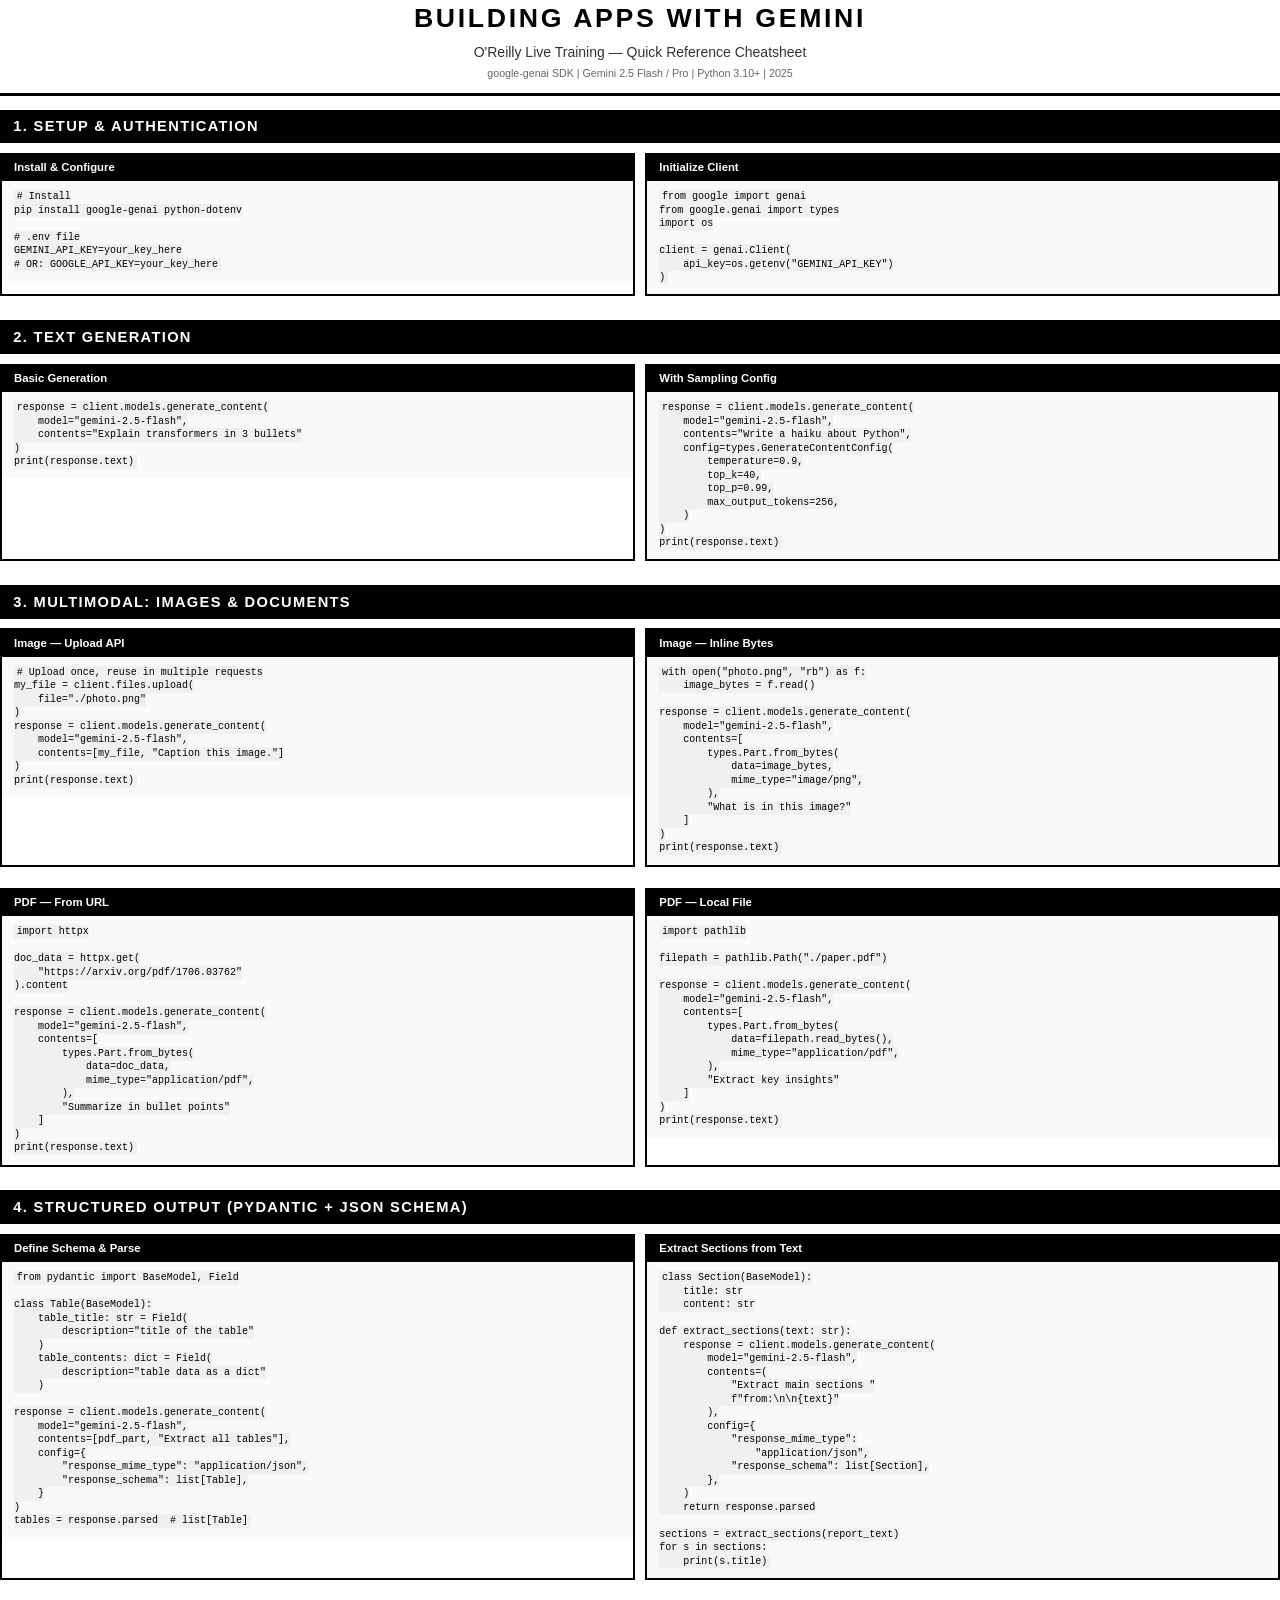
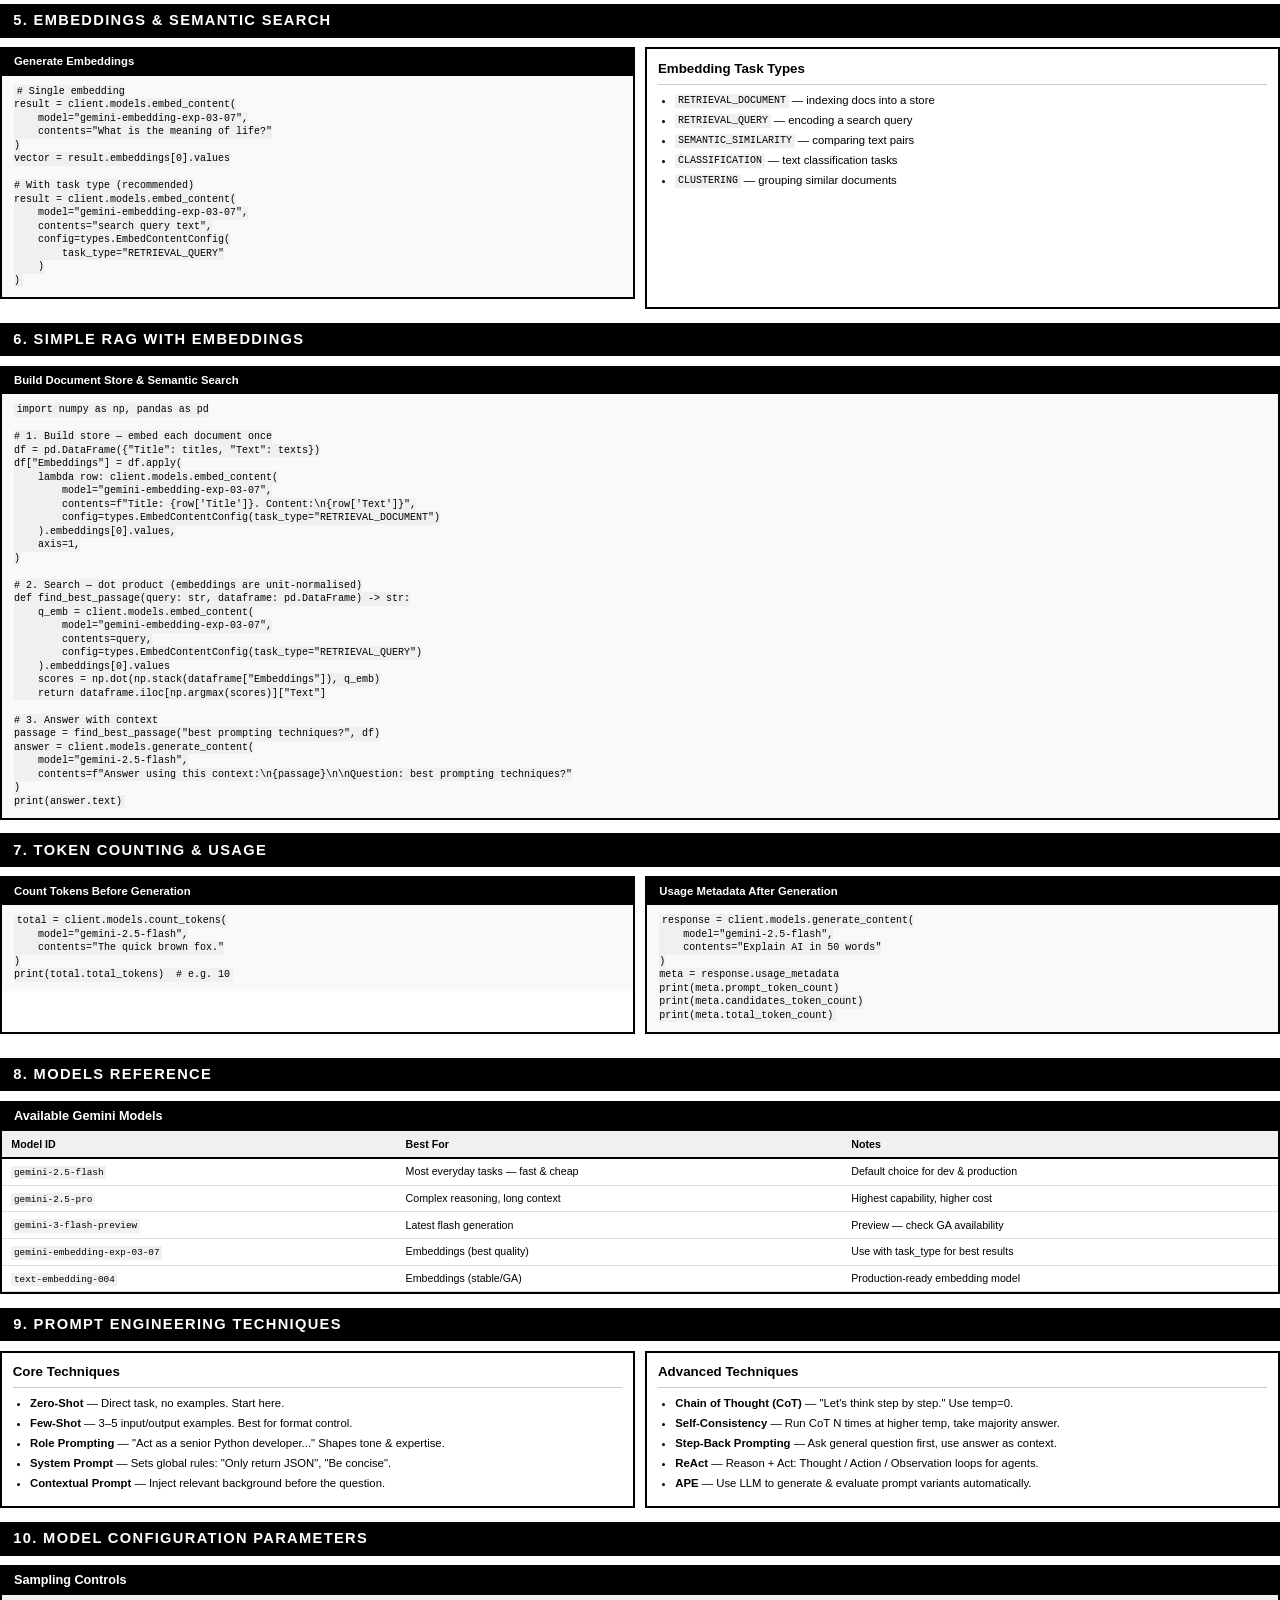
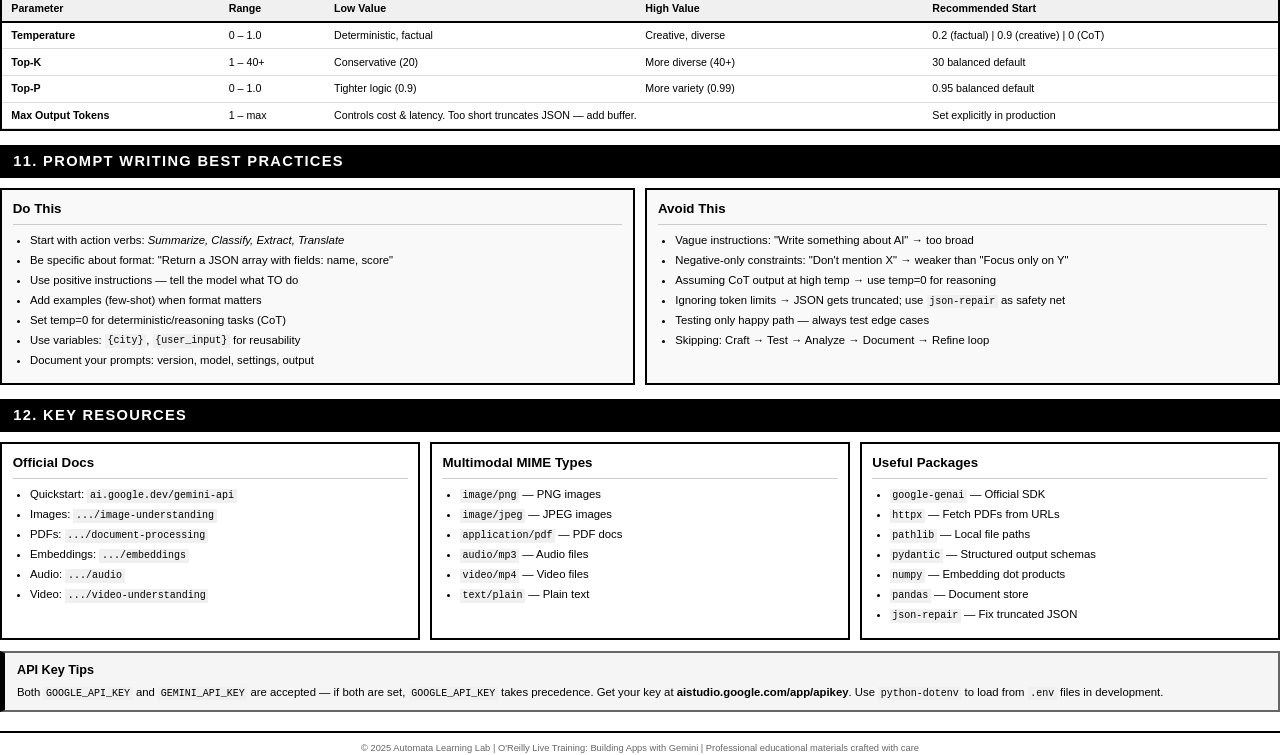
==== gemini-intro-cheatsheet-print.html @ b9be9c98 "docs: add course quick-reference guide (HTML + PDF) Co-Authored-By: Claude Sonnet 4.6 <noreply@anthr" ====
<!DOCTYPE html>
<html lang="en">
<head>
    <meta charset="UTF-8">
    <title>Building Apps with Gemini — Cheatsheet</title>
    <style>
        /* WeasyPrint-optimized print CSS */
        @page {
            size: A4;
            margin: 13mm;
            @top-left { content: none; }
            @top-center { content: none; }
            @top-right { content: none; }
            @bottom-left { content: none; }
            @bottom-center { content: none; }
            @bottom-right { content: none; }
        }

        * {
            margin: 0;
            padding: 0;
            box-sizing: border-box;
        }

        body {
            font-family: 'Helvetica', 'Arial', sans-serif;
            font-size: 9pt;
            line-height: 1.4;
            color: #000;
            background: #fff;
        }

        /* Header */
        .page-header {
            text-align: center;
            padding-bottom: 9pt;
            margin-bottom: 10pt;
            border-bottom: 3px solid #000;
        }

        .page-header h1 {
            font-size: 20pt;
            font-weight: 700;
            margin-bottom: 4pt;
            text-transform: uppercase;
            letter-spacing: 2pt;
        }

        .page-header .subtitle {
            font-size: 10.5pt;
            color: #333;
            margin-bottom: 3pt;
        }

        .page-header .meta {
            font-size: 8pt;
            color: #666;
        }

        /* Major sections: keep heading with its content */
        .major-section {
            break-inside: avoid;
            page-break-inside: avoid;
        }

        .section-title {
            font-size: 11pt;
            font-weight: 700;
            margin: 10pt 0 7pt 0;
            padding: 5pt 10pt;
            background: #000;
            color: #fff;
            text-transform: uppercase;
            letter-spacing: 1pt;
            break-after: avoid;
            page-break-after: avoid;
        }

        /* Grid layouts */
        .grid-2 {
            display: grid;
            grid-template-columns: 1fr 1fr;
            gap: 8pt;
            margin-bottom: 8pt;
        }

        .grid-3 {
            display: grid;
            grid-template-columns: repeat(3, 1fr);
            gap: 7pt;
            margin-bottom: 8pt;
        }

        /* Cards */
        .card {
            border: 2px solid #000;
            padding: 8pt;
            background: #fff;
            break-inside: avoid;
            page-break-inside: avoid;
        }

        .card-title {
            font-size: 10pt;
            font-weight: 700;
            margin-bottom: 6pt;
            padding-bottom: 4pt;
            border-bottom: 1px solid #ccc;
        }

        .card-content {
            font-size: 8.5pt;
        }

        .card-light {
            border: 2px solid #000;
            background: #f9f9f9;
            padding: 8pt;
            break-inside: avoid;
            page-break-inside: avoid;
        }

        .card-light .card-title {
            font-size: 10pt;
            font-weight: 700;
            margin-bottom: 6pt;
            padding-bottom: 4pt;
            border-bottom: 1px solid #ccc;
        }

        /* Info box */
        .info-box {
            border: 2px solid #666;
            border-left: 5px solid #000;
            padding: 7pt 9pt;
            margin: 7pt 0;
            background: #f5f5f5;
            break-inside: avoid;
            page-break-inside: avoid;
            font-size: 8.5pt;
        }

        .info-box-title {
            font-weight: 700;
            font-size: 9.5pt;
            margin-bottom: 4pt;
        }

        /* Code cards */
        .code-card {
            border: 2px solid #000;
            background: #fff;
            break-inside: avoid;
            page-break-inside: avoid;
            margin-bottom: 8pt;
        }

        .code-card-header {
            background: #000;
            color: #fff;
            padding: 4pt 9pt;
            font-weight: 700;
            font-size: 8.5pt;
        }

        .code-card pre {
            margin: 0;
            padding: 7pt 9pt;
            font-family: 'Courier New', 'Courier', monospace;
            font-size: 7.5pt;
            line-height: 1.35;
            background: #f9f9f9;
            white-space: pre-wrap;
            word-wrap: break-word;
            word-break: break-all;
        }

        /* Full-width code card */
        .full-code-card {
            border: 2px solid #000;
            background: #fff;
            break-inside: avoid;
            page-break-inside: avoid;
            margin-bottom: 8pt;
        }

        .full-code-card .code-card-header {
            background: #000;
            color: #fff;
            padding: 4pt 9pt;
            font-weight: 700;
            font-size: 8.5pt;
        }

        .full-code-card pre {
            margin: 0;
            padding: 7pt 9pt;
            font-family: 'Courier New', 'Courier', monospace;
            font-size: 7.5pt;
            line-height: 1.35;
            background: #f9f9f9;
            white-space: pre-wrap;
            word-wrap: break-word;
            word-break: break-all;
        }

        /* Table card */
        .table-card {
            border: 2px solid #000;
            background: #fff;
            break-inside: avoid;
            page-break-inside: avoid;
            margin-bottom: 8pt;
        }

        .table-card-header {
            background: #000;
            color: #fff;
            padding: 4pt 9pt;
            font-weight: 700;
            font-size: 9.5pt;
        }

        .table-card table {
            width: 100%;
            border-collapse: collapse;
            font-size: 8pt;
        }

        .table-card th {
            background: #f0f0f0;
            font-weight: 700;
            text-align: left;
            padding: 4pt 7pt;
            border-bottom: 2px solid #000;
        }

        .table-card td {
            padding: 4pt 7pt;
            border-bottom: 1px solid #ddd;
            vertical-align: top;
        }

        .table-card td code {
            font-family: 'Courier New', monospace;
            font-size: 7pt;
            background: #f0f0f0;
            padding: 1pt 2pt;
        }

        /* Lists */
        .card ul, .card ol,
        .card-light ul, .card-light ol {
            margin-left: 13pt;
        }

        .card li, .card-light li {
            margin-bottom: 3pt;
        }

        code {
            font-family: 'Courier New', monospace;
            font-size: 7.5pt;
            background: #f0f0f0;
            padding: 1pt 2pt;
        }

        /* Key points box */
        .key-points {
            border: 3px solid #000;
            background: #f9f9f9;
            padding: 9pt;
            margin: 9pt 0;
            break-inside: avoid;
            page-break-inside: avoid;
        }

        .key-points-title {
            font-weight: 700;
            font-size: 10pt;
            margin-bottom: 7pt;
            text-transform: uppercase;
        }

        .key-points ul { margin-left: 13pt; }
        .key-points li { margin-bottom: 4pt; font-size: 9pt; }

        footer {
            margin-top: 14pt;
            padding-top: 7pt;
            border-top: 2px solid #000;
            text-align: center;
            font-size: 7pt;
            color: #666;
        }

        .mb-small { margin-bottom: 7pt; }
        .mb-medium { margin-bottom: 10pt; }
    </style>
</head>
<body>

    <!-- Page Header -->
    <div class="page-header">
        <h1>Building Apps with Gemini</h1>
        <div class="subtitle">O'Reilly Live Training — Quick Reference Cheatsheet</div>
        <div class="meta">google-genai SDK | Gemini 2.5 Flash / Pro | Python 3.10+ | 2025</div>
    </div>

    <!-- Section 1: Setup -->
    <div class="major-section">
        <div class="section-title">1. Setup &amp; Authentication</div>
        <div class="grid-2">
            <div class="code-card">
                <div class="code-card-header">Install &amp; Configure</div>
                <pre><code># Install
pip install google-genai python-dotenv

# .env file
GEMINI_API_KEY=your_key_here
# OR: GOOGLE_API_KEY=your_key_here</code></pre>
            </div>
            <div class="code-card">
                <div class="code-card-header">Initialize Client</div>
                <pre><code>from google import genai
from google.genai import types
import os

client = genai.Client(
    api_key=os.getenv("GEMINI_API_KEY")
)</code></pre>
            </div>
        </div>
    </div>

    <!-- Section 2: Text Generation -->
    <div class="major-section">
        <div class="section-title">2. Text Generation</div>
        <div class="grid-2">
            <div class="code-card">
                <div class="code-card-header">Basic Generation</div>
                <pre><code>response = client.models.generate_content(
    model="gemini-2.5-flash",
    contents="Explain transformers in 3 bullets"
)
print(response.text)</code></pre>
            </div>
            <div class="code-card">
                <div class="code-card-header">With Sampling Config</div>
                <pre><code>response = client.models.generate_content(
    model="gemini-2.5-flash",
    contents="Write a haiku about Python",
    config=types.GenerateContentConfig(
        temperature=0.9,
        top_k=40,
        top_p=0.99,
        max_output_tokens=256,
    )
)
print(response.text)</code></pre>
            </div>
        </div>
    </div>

    <!-- Section 3: Multimodal -->
    <div class="major-section">
        <div class="section-title">3. Multimodal: Images &amp; Documents</div>
        <div class="grid-2">
            <div class="code-card">
                <div class="code-card-header">Image — Upload API</div>
                <pre><code># Upload once, reuse in multiple requests
my_file = client.files.upload(
    file="./photo.png"
)
response = client.models.generate_content(
    model="gemini-2.5-flash",
    contents=[my_file, "Caption this image."]
)
print(response.text)</code></pre>
            </div>
            <div class="code-card">
                <div class="code-card-header">Image — Inline Bytes</div>
                <pre><code>with open("photo.png", "rb") as f:
    image_bytes = f.read()

response = client.models.generate_content(
    model="gemini-2.5-flash",
    contents=[
        types.Part.from_bytes(
            data=image_bytes,
            mime_type="image/png",
        ),
        "What is in this image?"
    ]
)
print(response.text)</code></pre>
            </div>
        </div>
        <div class="grid-2">
            <div class="code-card">
                <div class="code-card-header">PDF — From URL</div>
                <pre><code>import httpx

doc_data = httpx.get(
    "https://arxiv.org/pdf/1706.03762"
).content

response = client.models.generate_content(
    model="gemini-2.5-flash",
    contents=[
        types.Part.from_bytes(
            data=doc_data,
            mime_type="application/pdf",
        ),
        "Summarize in bullet points"
    ]
)
print(response.text)</code></pre>
            </div>
            <div class="code-card">
                <div class="code-card-header">PDF — Local File</div>
                <pre><code>import pathlib

filepath = pathlib.Path("./paper.pdf")

response = client.models.generate_content(
    model="gemini-2.5-flash",
    contents=[
        types.Part.from_bytes(
            data=filepath.read_bytes(),
            mime_type="application/pdf",
        ),
        "Extract key insights"
    ]
)
print(response.text)</code></pre>
            </div>
        </div>
    </div>

    <!-- Section 4: Structured Output -->
    <div class="major-section">
        <div class="section-title">4. Structured Output (Pydantic + JSON Schema)</div>
        <div class="grid-2">
            <div class="code-card">
                <div class="code-card-header">Define Schema &amp; Parse</div>
                <pre><code>from pydantic import BaseModel, Field

class Table(BaseModel):
    table_title: str = Field(
        description="title of the table"
    )
    table_contents: dict = Field(
        description="table data as a dict"
    )

response = client.models.generate_content(
    model="gemini-2.5-flash",
    contents=[pdf_part, "Extract all tables"],
    config={
        "response_mime_type": "application/json",
        "response_schema": list[Table],
    }
)
tables = response.parsed  # list[Table]</code></pre>
            </div>
            <div class="code-card">
                <div class="code-card-header">Extract Sections from Text</div>
                <pre><code>class Section(BaseModel):
    title: str
    content: str

def extract_sections(text: str):
    response = client.models.generate_content(
        model="gemini-2.5-flash",
        contents=(
            "Extract main sections "
            f"from:\n\n{text}"
        ),
        config={
            "response_mime_type":
                "application/json",
            "response_schema": list[Section],
        },
    )
    return response.parsed

sections = extract_sections(report_text)
for s in sections:
    print(s.title)</code></pre>
            </div>
        </div>
    </div>

    <!-- Section 5: Embeddings -->
    <div class="major-section">
        <div class="section-title">5. Embeddings &amp; Semantic Search</div>
        <div class="grid-2">
            <div class="code-card">
                <div class="code-card-header">Generate Embeddings</div>
                <pre><code># Single embedding
result = client.models.embed_content(
    model="gemini-embedding-exp-03-07",
    contents="What is the meaning of life?"
)
vector = result.embeddings[0].values

# With task type (recommended)
result = client.models.embed_content(
    model="gemini-embedding-exp-03-07",
    contents="search query text",
    config=types.EmbedContentConfig(
        task_type="RETRIEVAL_QUERY"
    )
)</code></pre>
            </div>
            <div class="card">
                <div class="card-title">Embedding Task Types</div>
                <div class="card-content">
                    <ul>
                        <li><code>RETRIEVAL_DOCUMENT</code> — indexing docs into a store</li>
                        <li><code>RETRIEVAL_QUERY</code> — encoding a search query</li>
                        <li><code>SEMANTIC_SIMILARITY</code> — comparing text pairs</li>
                        <li><code>CLASSIFICATION</code> — text classification tasks</li>
                        <li><code>CLUSTERING</code> — grouping similar documents</li>
                    </ul>
                </div>
            </div>
        </div>
    </div>

    <!-- Section 6: RAG Pattern -->
    <div class="major-section">
        <div class="section-title">6. Simple RAG with Embeddings</div>
        <div class="full-code-card">
            <div class="code-card-header">Build Document Store &amp; Semantic Search</div>
            <pre><code>import numpy as np, pandas as pd

# 1. Build store — embed each document once
df = pd.DataFrame({"Title": titles, "Text": texts})
df["Embeddings"] = df.apply(
    lambda row: client.models.embed_content(
        model="gemini-embedding-exp-03-07",
        contents=f"Title: {row['Title']}. Content:\n{row['Text']}",
        config=types.EmbedContentConfig(task_type="RETRIEVAL_DOCUMENT")
    ).embeddings[0].values,
    axis=1,
)

# 2. Search — dot product (embeddings are unit-normalised)
def find_best_passage(query: str, dataframe: pd.DataFrame) -> str:
    q_emb = client.models.embed_content(
        model="gemini-embedding-exp-03-07",
        contents=query,
        config=types.EmbedContentConfig(task_type="RETRIEVAL_QUERY")
    ).embeddings[0].values
    scores = np.dot(np.stack(dataframe["Embeddings"]), q_emb)
    return dataframe.iloc[np.argmax(scores)]["Text"]

# 3. Answer with context
passage = find_best_passage("best prompting techniques?", df)
answer = client.models.generate_content(
    model="gemini-2.5-flash",
    contents=f"Answer using this context:\n{passage}\n\nQuestion: best prompting techniques?"
)
print(answer.text)</code></pre>
        </div>
    </div>

    <!-- Section 7: Token Counting -->
    <div class="major-section">
        <div class="section-title">7. Token Counting &amp; Usage</div>
        <div class="grid-2">
            <div class="code-card">
                <div class="code-card-header">Count Tokens Before Generation</div>
                <pre><code>total = client.models.count_tokens(
    model="gemini-2.5-flash",
    contents="The quick brown fox."
)
print(total.total_tokens)  # e.g. 10</code></pre>
            </div>
            <div class="code-card">
                <div class="code-card-header">Usage Metadata After Generation</div>
                <pre><code>response = client.models.generate_content(
    model="gemini-2.5-flash",
    contents="Explain AI in 50 words"
)
meta = response.usage_metadata
print(meta.prompt_token_count)
print(meta.candidates_token_count)
print(meta.total_token_count)</code></pre>
            </div>
        </div>
    </div>

    <!-- Section 8: Models -->
    <div class="major-section">
        <div class="section-title">8. Models Reference</div>
        <div class="table-card mb-small">
            <div class="table-card-header">Available Gemini Models</div>
            <table>
                <thead>
                    <tr>
                        <th>Model ID</th>
                        <th>Best For</th>
                        <th>Notes</th>
                    </tr>
                </thead>
                <tbody>
                    <tr>
                        <td><code>gemini-2.5-flash</code></td>
                        <td>Most everyday tasks — fast &amp; cheap</td>
                        <td>Default choice for dev &amp; production</td>
                    </tr>
                    <tr>
                        <td><code>gemini-2.5-pro</code></td>
                        <td>Complex reasoning, long context</td>
                        <td>Highest capability, higher cost</td>
                    </tr>
                    <tr>
                        <td><code>gemini-3-flash-preview</code></td>
                        <td>Latest flash generation</td>
                        <td>Preview — check GA availability</td>
                    </tr>
                    <tr>
                        <td><code>gemini-embedding-exp-03-07</code></td>
                        <td>Embeddings (best quality)</td>
                        <td>Use with task_type for best results</td>
                    </tr>
                    <tr>
                        <td><code>text-embedding-004</code></td>
                        <td>Embeddings (stable/GA)</td>
                        <td>Production-ready embedding model</td>
                    </tr>
                </tbody>
            </table>
        </div>
    </div>

    <!-- Section 9: Prompt Engineering -->
    <div class="major-section">
        <div class="section-title">9. Prompt Engineering Techniques</div>
        <div class="grid-2">
            <div class="card">
                <div class="card-title">Core Techniques</div>
                <div class="card-content">
                    <ul>
                        <li><strong>Zero-Shot</strong> — Direct task, no examples. Start here.</li>
                        <li><strong>Few-Shot</strong> — 3–5 input/output examples. Best for format control.</li>
                        <li><strong>Role Prompting</strong> — "Act as a senior Python developer..." Shapes tone &amp; expertise.</li>
                        <li><strong>System Prompt</strong> — Sets global rules: "Only return JSON", "Be concise".</li>
                        <li><strong>Contextual Prompt</strong> — Inject relevant background before the question.</li>
                    </ul>
                </div>
            </div>
            <div class="card">
                <div class="card-title">Advanced Techniques</div>
                <div class="card-content">
                    <ul>
                        <li><strong>Chain of Thought (CoT)</strong> — "Let's think step by step." Use temp=0.</li>
                        <li><strong>Self-Consistency</strong> — Run CoT N times at higher temp, take majority answer.</li>
                        <li><strong>Step-Back Prompting</strong> — Ask general question first, use answer as context.</li>
                        <li><strong>ReAct</strong> — Reason + Act: Thought / Action / Observation loops for agents.</li>
                        <li><strong>APE</strong> — Use LLM to generate &amp; evaluate prompt variants automatically.</li>
                    </ul>
                </div>
            </div>
        </div>
    </div>

    <!-- Section 10: Config Parameters -->
    <div class="major-section">
        <div class="section-title">10. Model Configuration Parameters</div>
        <div class="table-card mb-small">
            <div class="table-card-header">Sampling Controls</div>
            <table>
                <thead>
                    <tr>
                        <th>Parameter</th>
                        <th>Range</th>
                        <th>Low Value</th>
                        <th>High Value</th>
                        <th>Recommended Start</th>
                    </tr>
                </thead>
                <tbody>
                    <tr>
                        <td><strong>Temperature</strong></td>
                        <td>0 – 1.0</td>
                        <td>Deterministic, factual</td>
                        <td>Creative, diverse</td>
                        <td>0.2 (factual) | 0.9 (creative) | 0 (CoT)</td>
                    </tr>
                    <tr>
                        <td><strong>Top-K</strong></td>
                        <td>1 – 40+</td>
                        <td>Conservative (20)</td>
                        <td>More diverse (40+)</td>
                        <td>30 balanced default</td>
                    </tr>
                    <tr>
                        <td><strong>Top-P</strong></td>
                        <td>0 – 1.0</td>
                        <td>Tighter logic (0.9)</td>
                        <td>More variety (0.99)</td>
                        <td>0.95 balanced default</td>
                    </tr>
                    <tr>
                        <td><strong>Max Output Tokens</strong></td>
                        <td>1 – max</td>
                        <td colspan="2">Controls cost &amp; latency. Too short truncates JSON — add buffer.</td>
                        <td>Set explicitly in production</td>
                    </tr>
                </tbody>
            </table>
        </div>
    </div>

    <!-- Section 11: Best Practices -->
    <div class="major-section">
        <div class="section-title">11. Prompt Writing Best Practices</div>
        <div class="grid-2">
            <div class="card-light">
                <div class="card-title">Do This</div>
                <div class="card-content">
                    <ul>
                        <li>Start with action verbs: <em>Summarize, Classify, Extract, Translate</em></li>
                        <li>Be specific about format: "Return a JSON array with fields: name, score"</li>
                        <li>Use positive instructions — tell the model what TO do</li>
                        <li>Add examples (few-shot) when format matters</li>
                        <li>Set temp=0 for deterministic/reasoning tasks (CoT)</li>
                        <li>Use variables: <code>{city}</code>, <code>{user_input}</code> for reusability</li>
                        <li>Document your prompts: version, model, settings, output</li>
                    </ul>
                </div>
            </div>
            <div class="card-light">
                <div class="card-title">Avoid This</div>
                <div class="card-content">
                    <ul>
                        <li>Vague instructions: "Write something about AI" → too broad</li>
                        <li>Negative-only constraints: "Don't mention X" → weaker than "Focus only on Y"</li>
                        <li>Assuming CoT output at high temp → use temp=0 for reasoning</li>
                        <li>Ignoring token limits → JSON gets truncated; use <code>json-repair</code> as safety net</li>
                        <li>Testing only happy path — always test edge cases</li>
                        <li>Skipping: Craft → Test → Analyze → Document → Refine loop</li>
                    </ul>
                </div>
            </div>
        </div>
    </div>

    <!-- Section 12: Resources -->
    <div class="major-section">
        <div class="section-title">12. Key Resources</div>
        <div class="grid-3">
            <div class="card">
                <div class="card-title">Official Docs</div>
                <div class="card-content">
                    <ul>
                        <li>Quickstart: <code>ai.google.dev/gemini-api</code></li>
                        <li>Images: <code>.../image-understanding</code></li>
                        <li>PDFs: <code>.../document-processing</code></li>
                        <li>Embeddings: <code>.../embeddings</code></li>
                        <li>Audio: <code>.../audio</code></li>
                        <li>Video: <code>.../video-understanding</code></li>
                    </ul>
                </div>
            </div>
            <div class="card">
                <div class="card-title">Multimodal MIME Types</div>
                <div class="card-content">
                    <ul>
                        <li><code>image/png</code> — PNG images</li>
                        <li><code>image/jpeg</code> — JPEG images</li>
                        <li><code>application/pdf</code> — PDF docs</li>
                        <li><code>audio/mp3</code> — Audio files</li>
                        <li><code>video/mp4</code> — Video files</li>
                        <li><code>text/plain</code> — Plain text</li>
                    </ul>
                </div>
            </div>
            <div class="card">
                <div class="card-title">Useful Packages</div>
                <div class="card-content">
                    <ul>
                        <li><code>google-genai</code> — Official SDK</li>
                        <li><code>httpx</code> — Fetch PDFs from URLs</li>
                        <li><code>pathlib</code> — Local file paths</li>
                        <li><code>pydantic</code> — Structured output schemas</li>
                        <li><code>numpy</code> — Embedding dot products</li>
                        <li><code>pandas</code> — Document store</li>
                        <li><code>json-repair</code> — Fix truncated JSON</li>
                    </ul>
                </div>
            </div>
        </div>

        <div class="info-box">
            <div class="info-box-title">API Key Tips</div>
            <p>Both <code>GOOGLE_API_KEY</code> and <code>GEMINI_API_KEY</code> are accepted — if both are set, <code>GOOGLE_API_KEY</code> takes precedence. Get your key at <strong>aistudio.google.com/app/apikey</strong>. Use <code>python-dotenv</code> to load from <code>.env</code> files in development.</p>
        </div>
    </div>

    <!-- Footer -->
    <footer>
        <p>© 2025 Automata Learning Lab | O'Reilly Live Training: Building Apps with Gemini | Professional educational materials crafted with care</p>
    </footer>

</body>
</html>
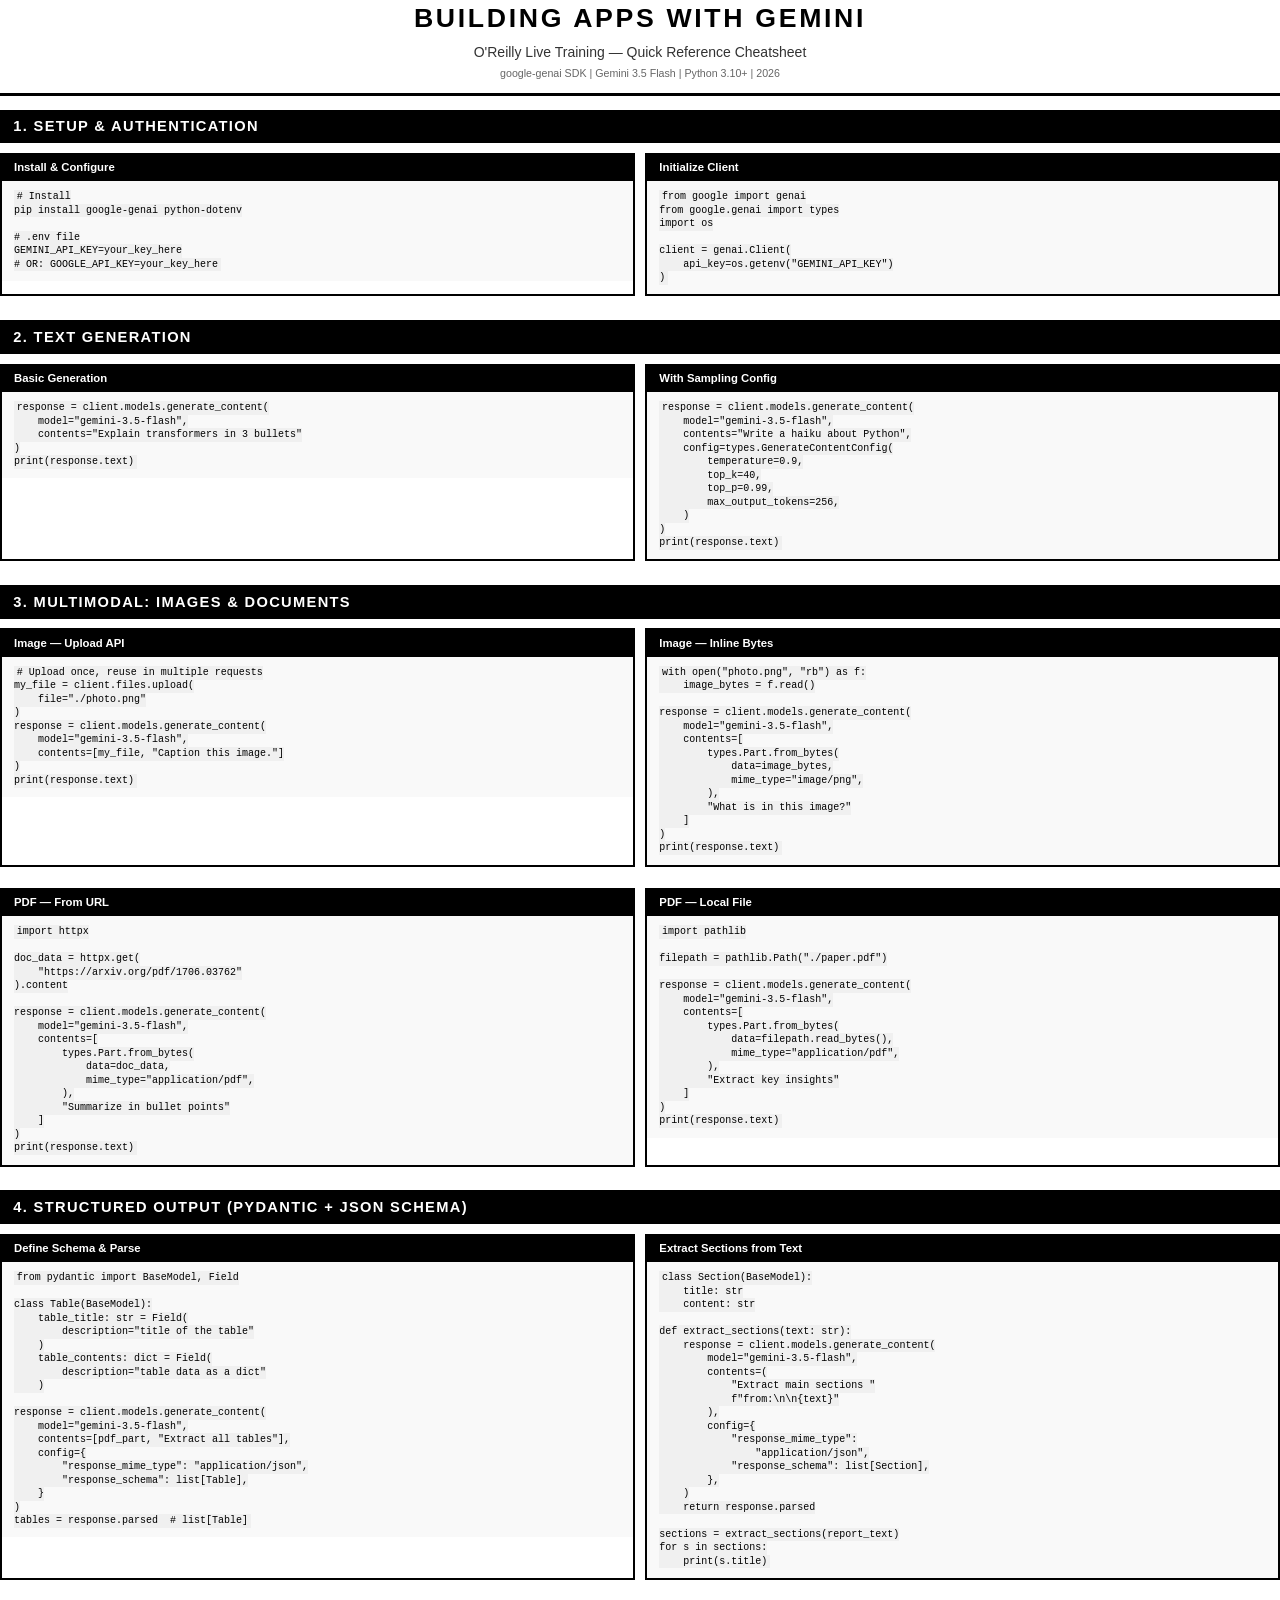
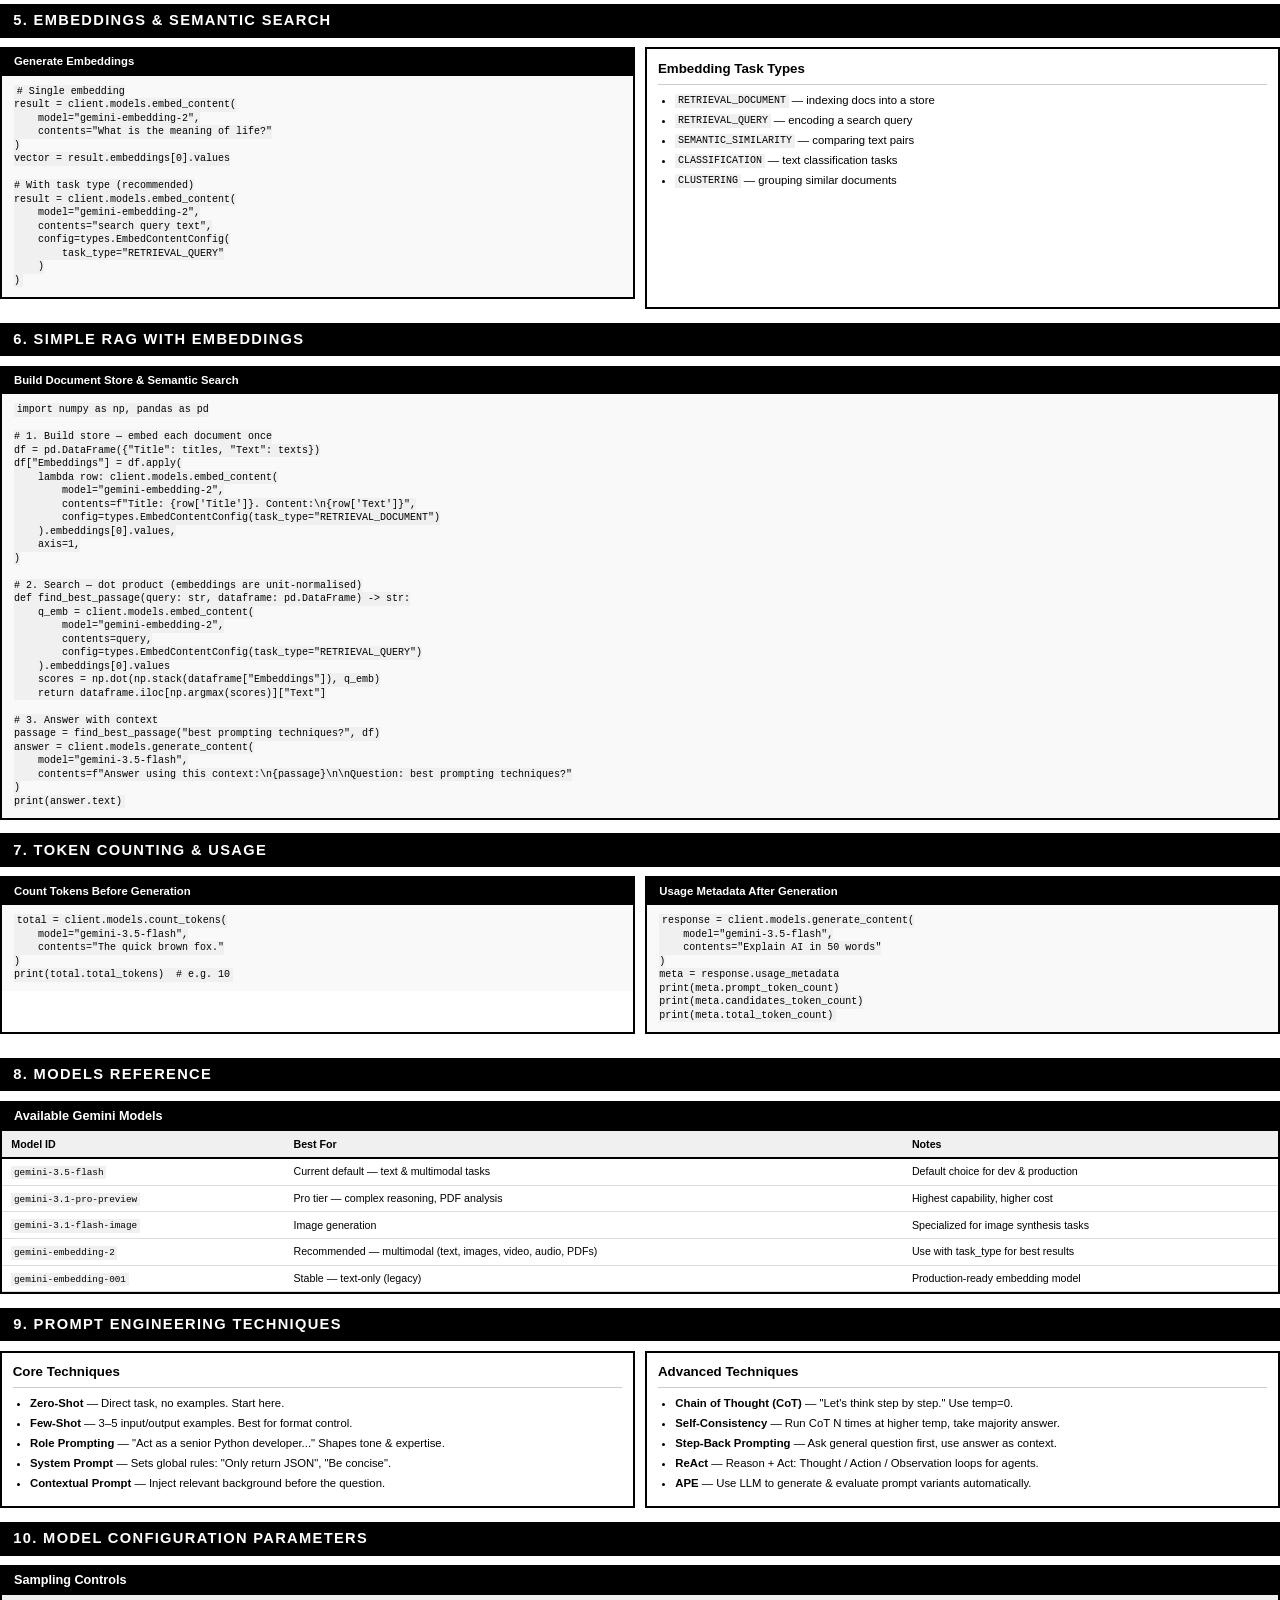
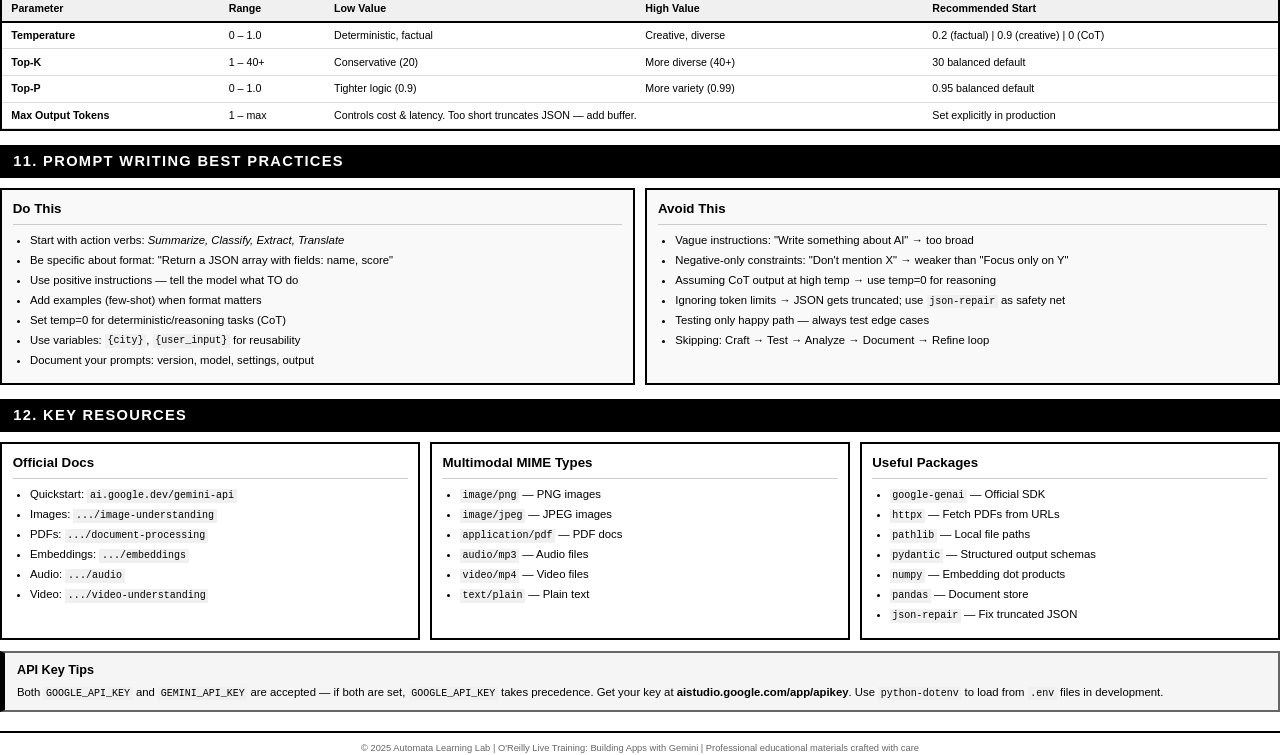
==== commit 5e3341ea: "chore: cleanup — requirements, README, and reference guide refresh - Remove deprecated SDK from requ" ====
--- a/gemini-intro-cheatsheet-print.html
+++ b/gemini-intro-cheatsheet-print.html
@@ -304,7 +304,7 @@
     <div class="page-header">
         <h1>Building Apps with Gemini</h1>
         <div class="subtitle">O'Reilly Live Training — Quick Reference Cheatsheet</div>
-        <div class="meta">google-genai SDK | Gemini 2.5 Flash / Pro | Python 3.10+ | 2025</div>
+        <div class="meta">google-genai SDK | Gemini 3.5 Flash | Python 3.10+ | 2026</div>
     </div>
 
     <!-- Section 1: Setup -->
@@ -340,7 +340,7 @@
             <div class="code-card">
                 <div class="code-card-header">Basic Generation</div>
                 <pre><code>response = client.models.generate_content(
-    model="gemini-2.5-flash",
+    model="gemini-3.5-flash",
     contents="Explain transformers in 3 bullets"
 )
 print(response.text)</code></pre>
@@ -348,7 +348,7 @@
             <div class="code-card">
                 <div class="code-card-header">With Sampling Config</div>
                 <pre><code>response = client.models.generate_content(
-    model="gemini-2.5-flash",
+    model="gemini-3.5-flash",
     contents="Write a haiku about Python",
     config=types.GenerateContentConfig(
         temperature=0.9,
@@ -373,7 +373,7 @@
     file="./photo.png"
 )
 response = client.models.generate_content(
-    model="gemini-2.5-flash",
+    model="gemini-3.5-flash",
     contents=[my_file, "Caption this image."]
 )
 print(response.text)</code></pre>
@@ -384,7 +384,7 @@
     image_bytes = f.read()
 
 response = client.models.generate_content(
-    model="gemini-2.5-flash",
+    model="gemini-3.5-flash",
     contents=[
         types.Part.from_bytes(
             data=image_bytes,
@@ -406,7 +406,7 @@
 ).content
 
 response = client.models.generate_content(
-    model="gemini-2.5-flash",
+    model="gemini-3.5-flash",
     contents=[
         types.Part.from_bytes(
             data=doc_data,
@@ -424,7 +424,7 @@
 filepath = pathlib.Path("./paper.pdf")
 
 response = client.models.generate_content(
-    model="gemini-2.5-flash",
+    model="gemini-3.5-flash",
     contents=[
         types.Part.from_bytes(
             data=filepath.read_bytes(),
@@ -455,7 +455,7 @@
     )
 
 response = client.models.generate_content(
-    model="gemini-2.5-flash",
+    model="gemini-3.5-flash",
     contents=[pdf_part, "Extract all tables"],
     config={
         "response_mime_type": "application/json",
@@ -472,7 +472,7 @@
 
 def extract_sections(text: str):
     response = client.models.generate_content(
-        model="gemini-2.5-flash",
+        model="gemini-3.5-flash",
         contents=(
             "Extract main sections "
             f"from:\n\n{text}"
@@ -500,14 +500,14 @@
                 <div class="code-card-header">Generate Embeddings</div>
                 <pre><code># Single embedding
 result = client.models.embed_content(
-    model="gemini-embedding-exp-03-07",
+    model="gemini-embedding-2",
     contents="What is the meaning of life?"
 )
 vector = result.embeddings[0].values
 
 # With task type (recommended)
 result = client.models.embed_content(
-    model="gemini-embedding-exp-03-07",
+    model="gemini-embedding-2",
     contents="search query text",
     config=types.EmbedContentConfig(
         task_type="RETRIEVAL_QUERY"
@@ -540,7 +540,7 @@
 df = pd.DataFrame({"Title": titles, "Text": texts})
 df["Embeddings"] = df.apply(
     lambda row: client.models.embed_content(
-        model="gemini-embedding-exp-03-07",
+        model="gemini-embedding-2",
         contents=f"Title: {row['Title']}. Content:\n{row['Text']}",
         config=types.EmbedContentConfig(task_type="RETRIEVAL_DOCUMENT")
     ).embeddings[0].values,
@@ -550,7 +550,7 @@
 # 2. Search — dot product (embeddings are unit-normalised)
 def find_best_passage(query: str, dataframe: pd.DataFrame) -> str:
     q_emb = client.models.embed_content(
-        model="gemini-embedding-exp-03-07",
+        model="gemini-embedding-2",
         contents=query,
         config=types.EmbedContentConfig(task_type="RETRIEVAL_QUERY")
     ).embeddings[0].values
@@ -560,7 +560,7 @@
 # 3. Answer with context
 passage = find_best_passage("best prompting techniques?", df)
 answer = client.models.generate_content(
-    model="gemini-2.5-flash",
+    model="gemini-3.5-flash",
     contents=f"Answer using this context:\n{passage}\n\nQuestion: best prompting techniques?"
 )
 print(answer.text)</code></pre>
@@ -574,7 +574,7 @@
             <div class="code-card">
                 <div class="code-card-header">Count Tokens Before Generation</div>
                 <pre><code>total = client.models.count_tokens(
-    model="gemini-2.5-flash",
+    model="gemini-3.5-flash",
     contents="The quick brown fox."
 )
 print(total.total_tokens)  # e.g. 10</code></pre>
@@ -582,7 +582,7 @@
             <div class="code-card">
                 <div class="code-card-header">Usage Metadata After Generation</div>
                 <pre><code>response = client.models.generate_content(
-    model="gemini-2.5-flash",
+    model="gemini-3.5-flash",
     contents="Explain AI in 50 words"
 )
 meta = response.usage_metadata
@@ -608,28 +608,28 @@
                 </thead>
                 <tbody>
                     <tr>
-                        <td><code>gemini-2.5-flash</code></td>
-                        <td>Most everyday tasks — fast &amp; cheap</td>
+                        <td><code>gemini-3.5-flash</code></td>
+                        <td>Current default — text &amp; multimodal tasks</td>
                         <td>Default choice for dev &amp; production</td>
                     </tr>
                     <tr>
-                        <td><code>gemini-2.5-pro</code></td>
-                        <td>Complex reasoning, long context</td>
+                        <td><code>gemini-3.1-pro-preview</code></td>
+                        <td>Pro tier — complex reasoning, PDF analysis</td>
                         <td>Highest capability, higher cost</td>
                     </tr>
                     <tr>
-                        <td><code>gemini-3-flash-preview</code></td>
-                        <td>Latest flash generation</td>
-                        <td>Preview — check GA availability</td>
-                    </tr>
-                    <tr>
-                        <td><code>gemini-embedding-exp-03-07</code></td>
-                        <td>Embeddings (best quality)</td>
+                        <td><code>gemini-3.1-flash-image</code></td>
+                        <td>Image generation</td>
+                        <td>Specialized for image synthesis tasks</td>
+                    </tr>
+                    <tr>
+                        <td><code>gemini-embedding-2</code></td>
+                        <td>Recommended — multimodal (text, images, video, audio, PDFs)</td>
                         <td>Use with task_type for best results</td>
                     </tr>
                     <tr>
-                        <td><code>text-embedding-004</code></td>
-                        <td>Embeddings (stable/GA)</td>
+                        <td><code>gemini-embedding-001</code></td>
+                        <td>Stable — text-only (legacy)</td>
                         <td>Production-ready embedding model</td>
                     </tr>
                 </tbody>
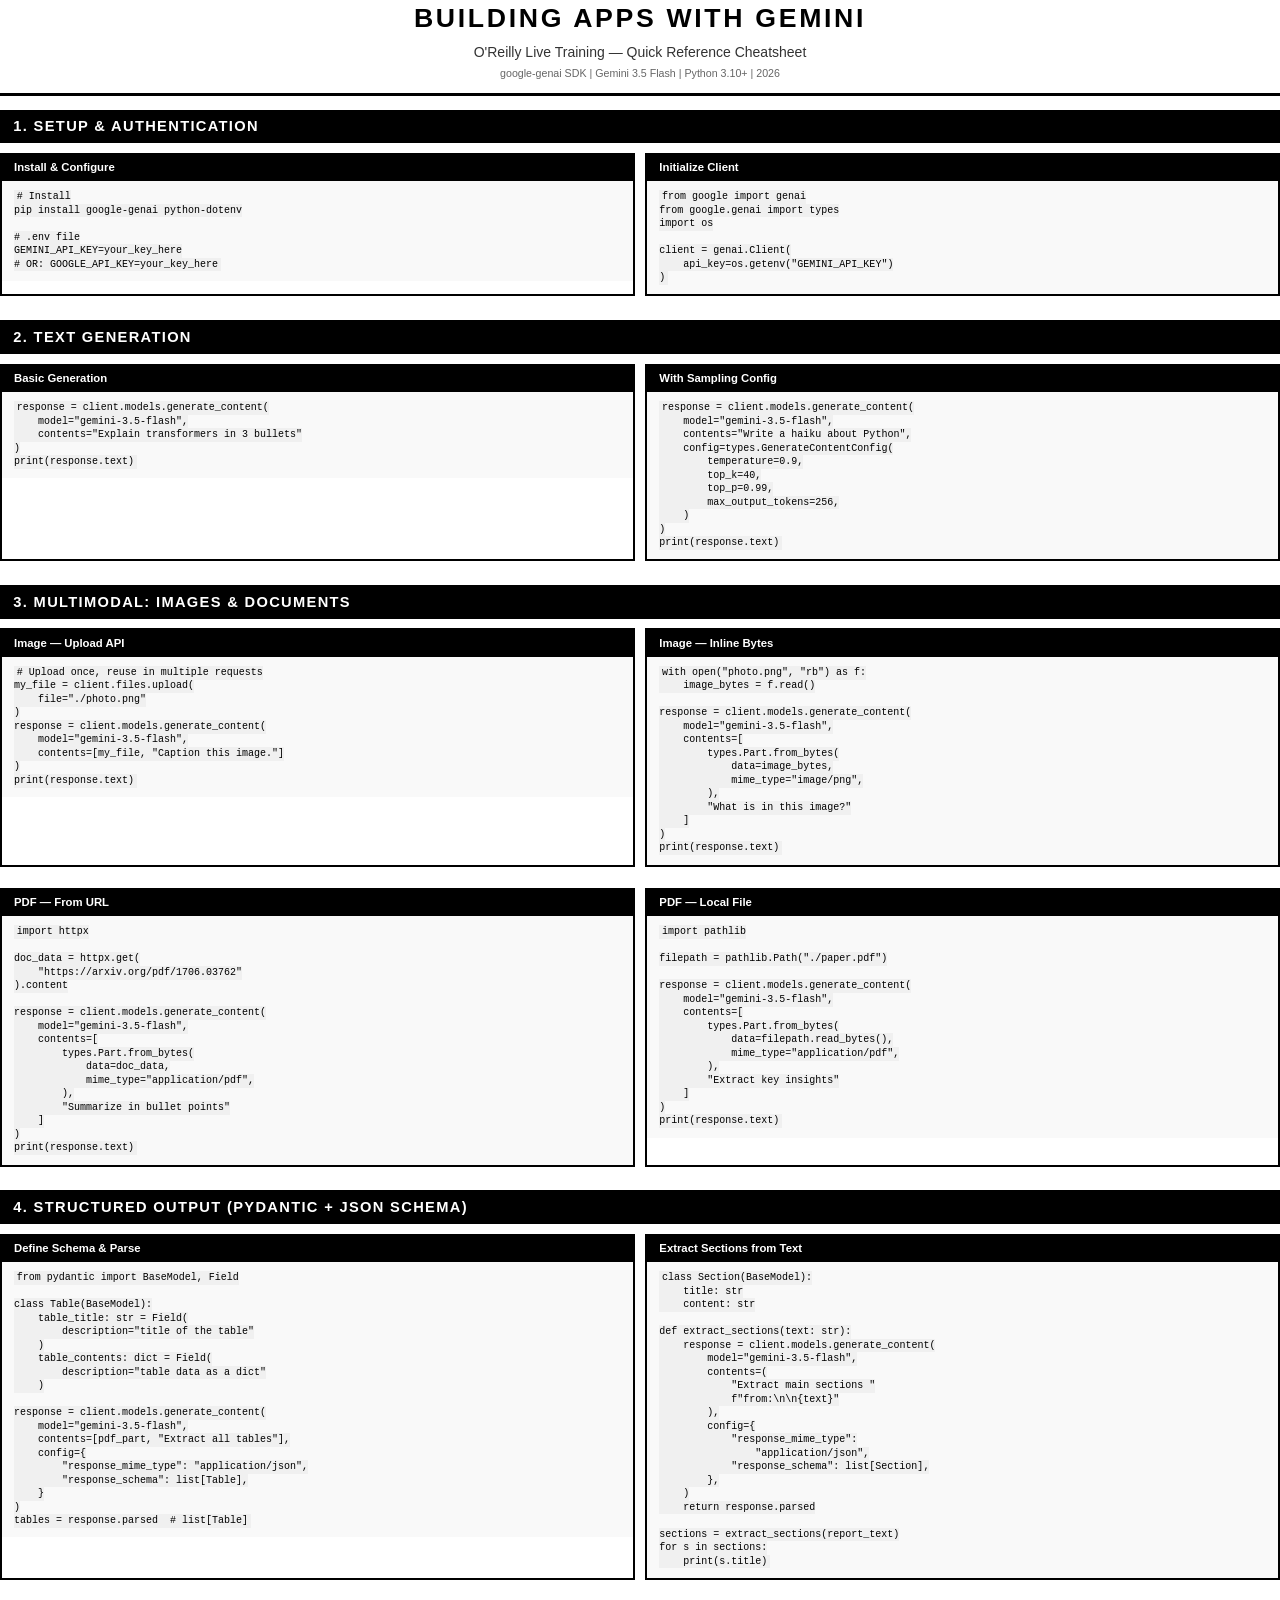
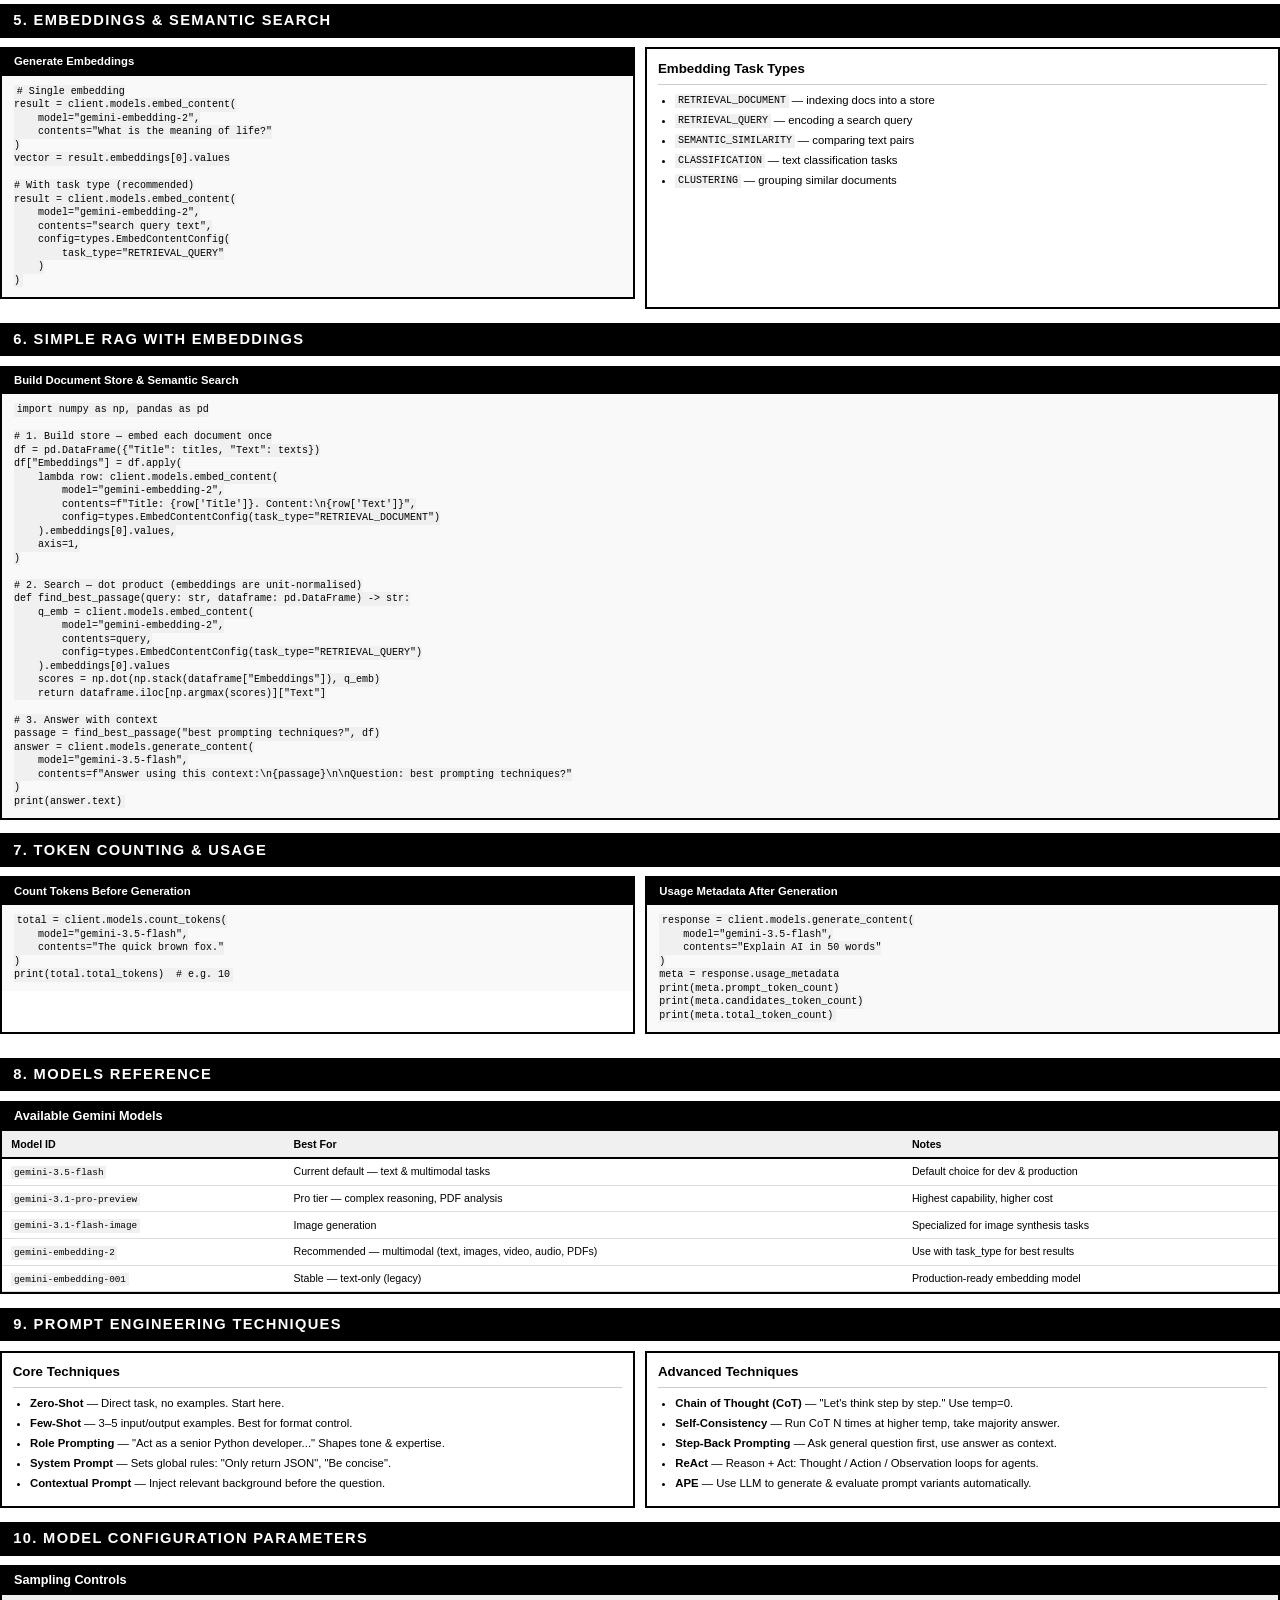
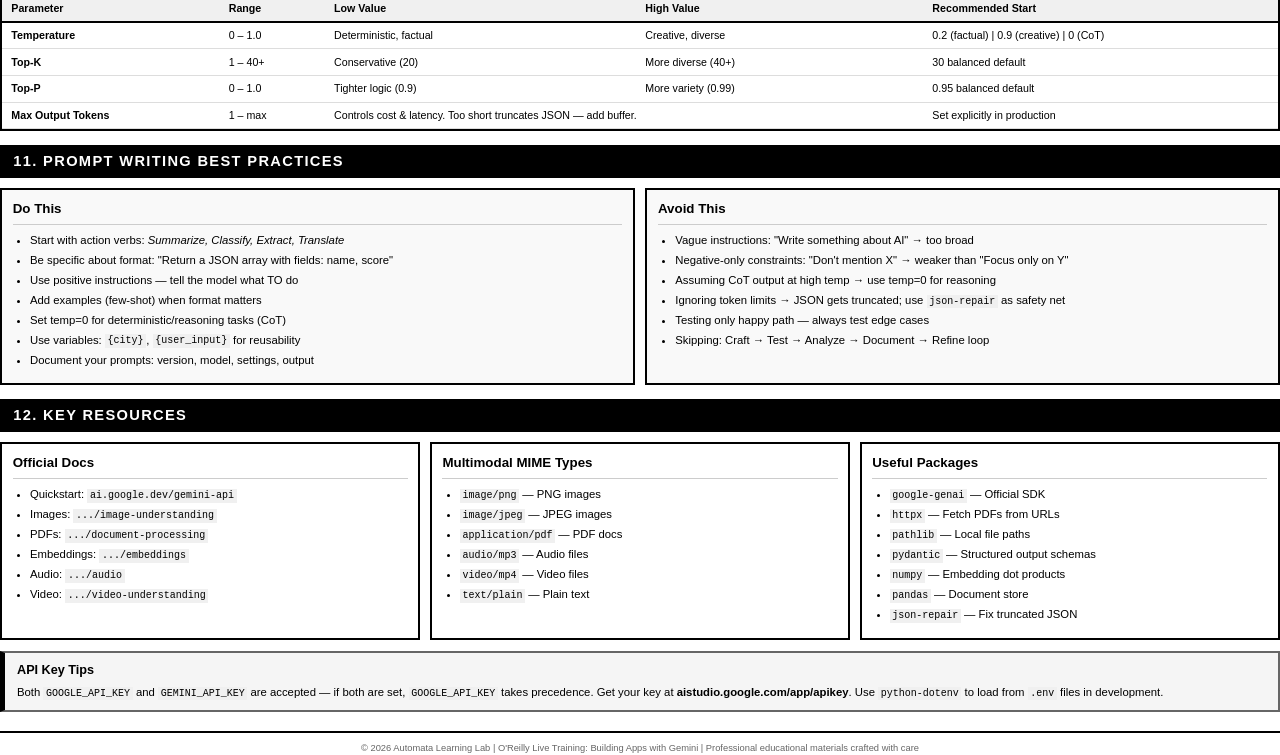
==== commit 6a6666fd: "build: regenerate the quick-reference card (derived artifact refresh) The reference PDF predated thi" ====
--- a/gemini-intro-cheatsheet-print.html
+++ b/gemini-intro-cheatsheet-print.html
@@ -804,7 +804,7 @@
 
     <!-- Footer -->
     <footer>
-        <p>© 2025 Automata Learning Lab | O'Reilly Live Training: Building Apps with Gemini | Professional educational materials crafted with care</p>
+        <p>© 2026 Automata Learning Lab | O'Reilly Live Training: Building Apps with Gemini | Professional educational materials crafted with care</p>
     </footer>
 
 </body>
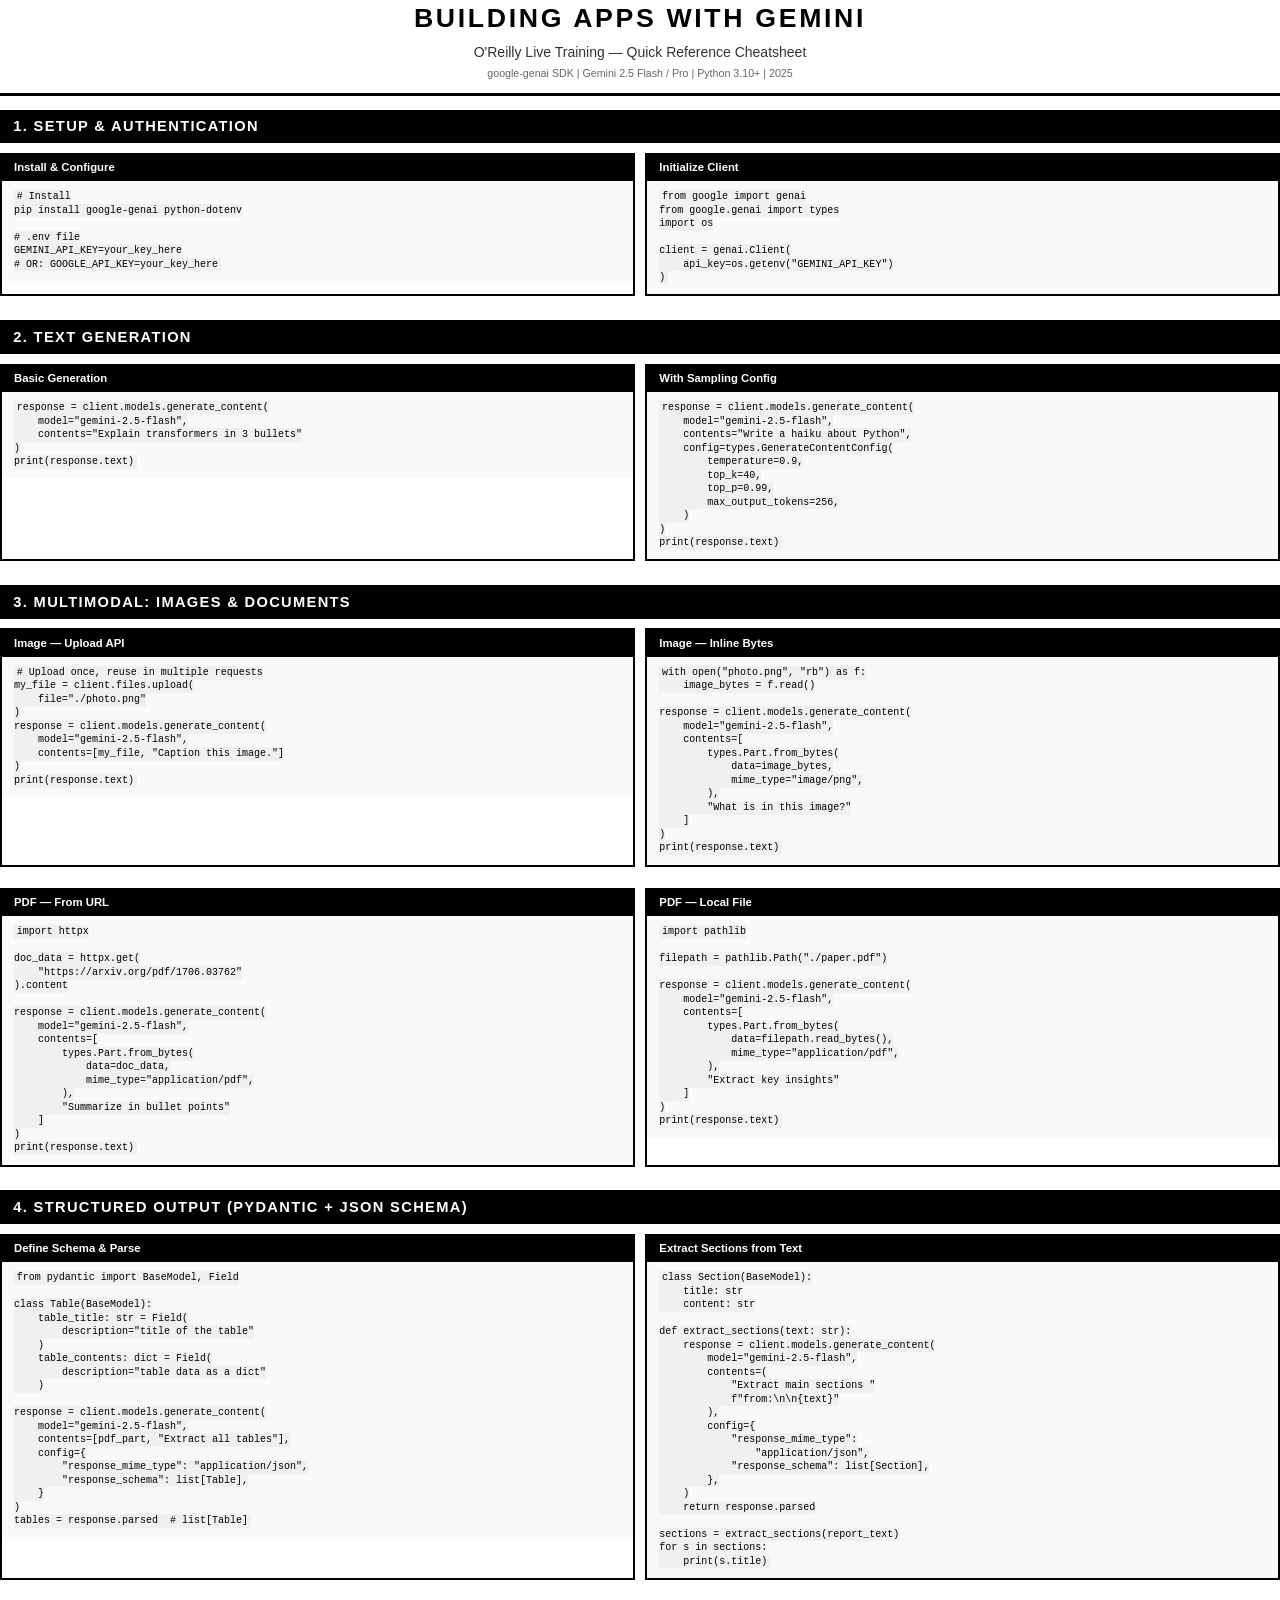
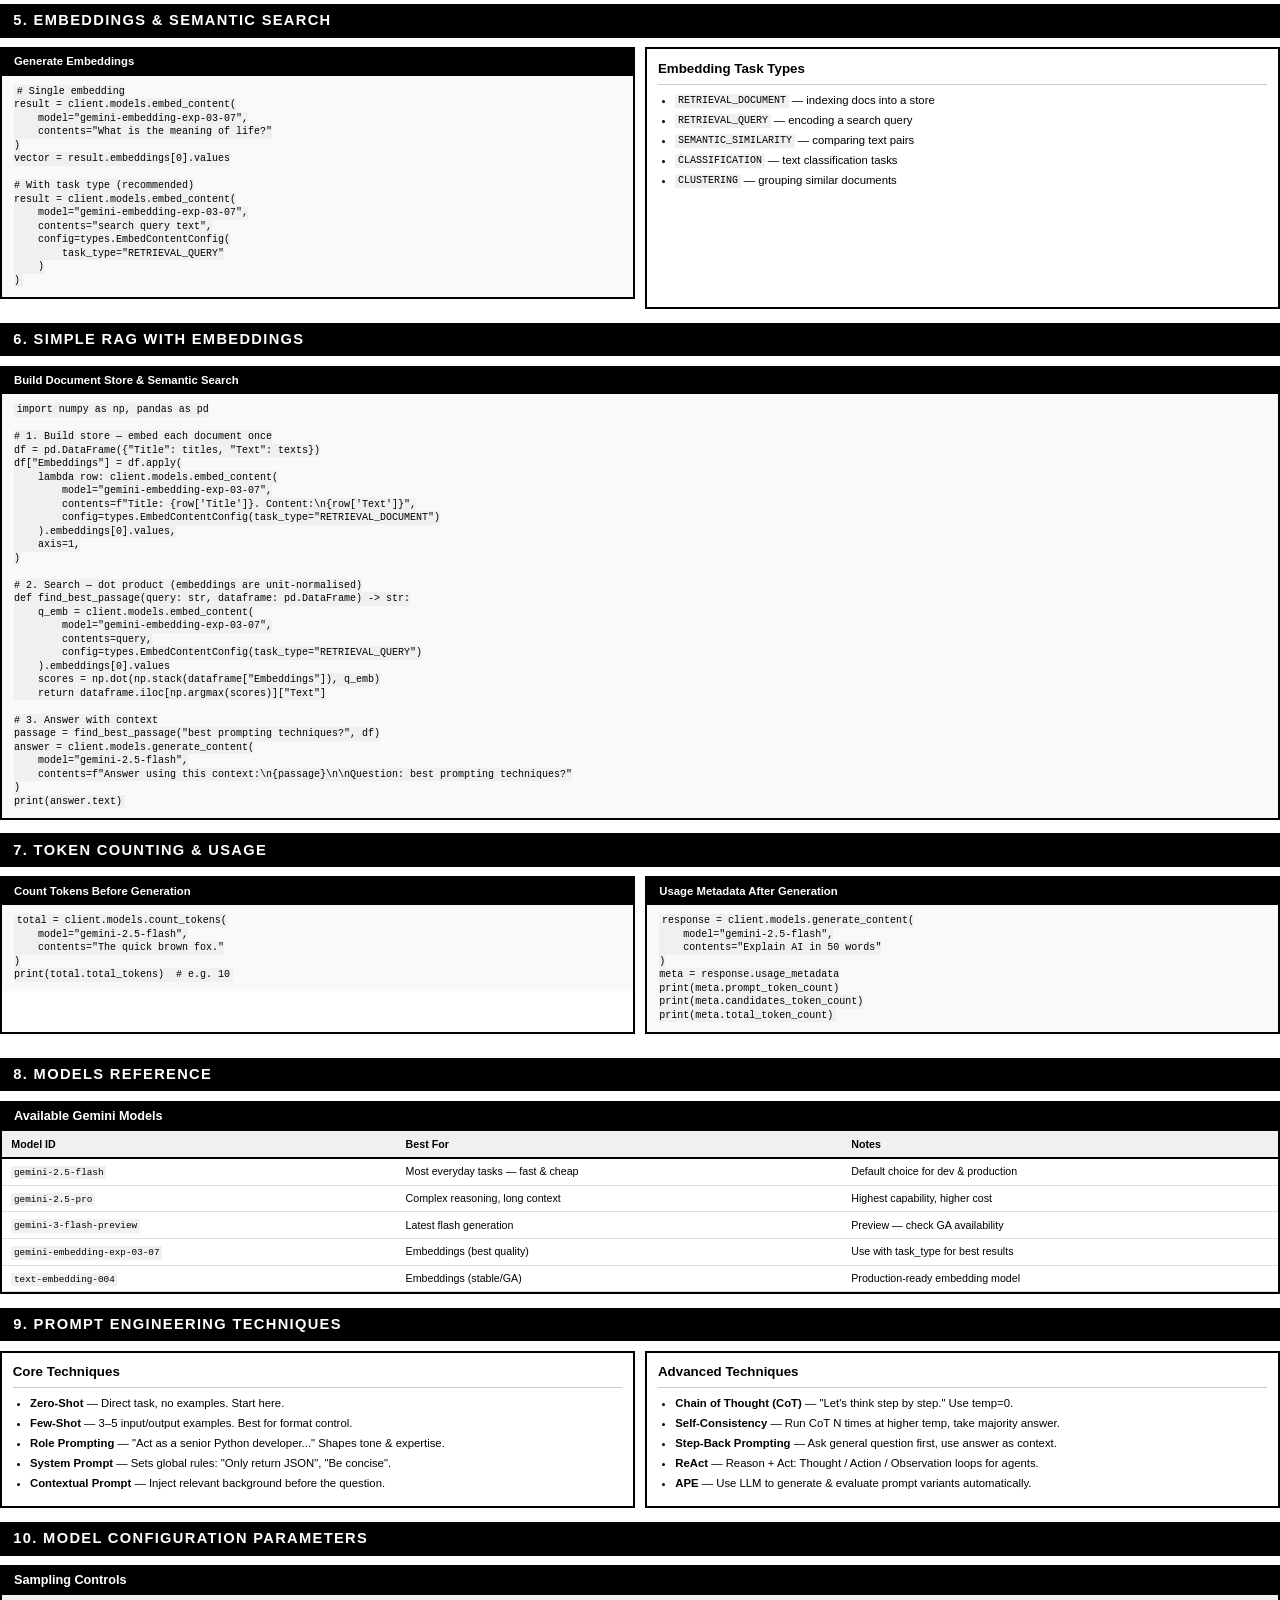
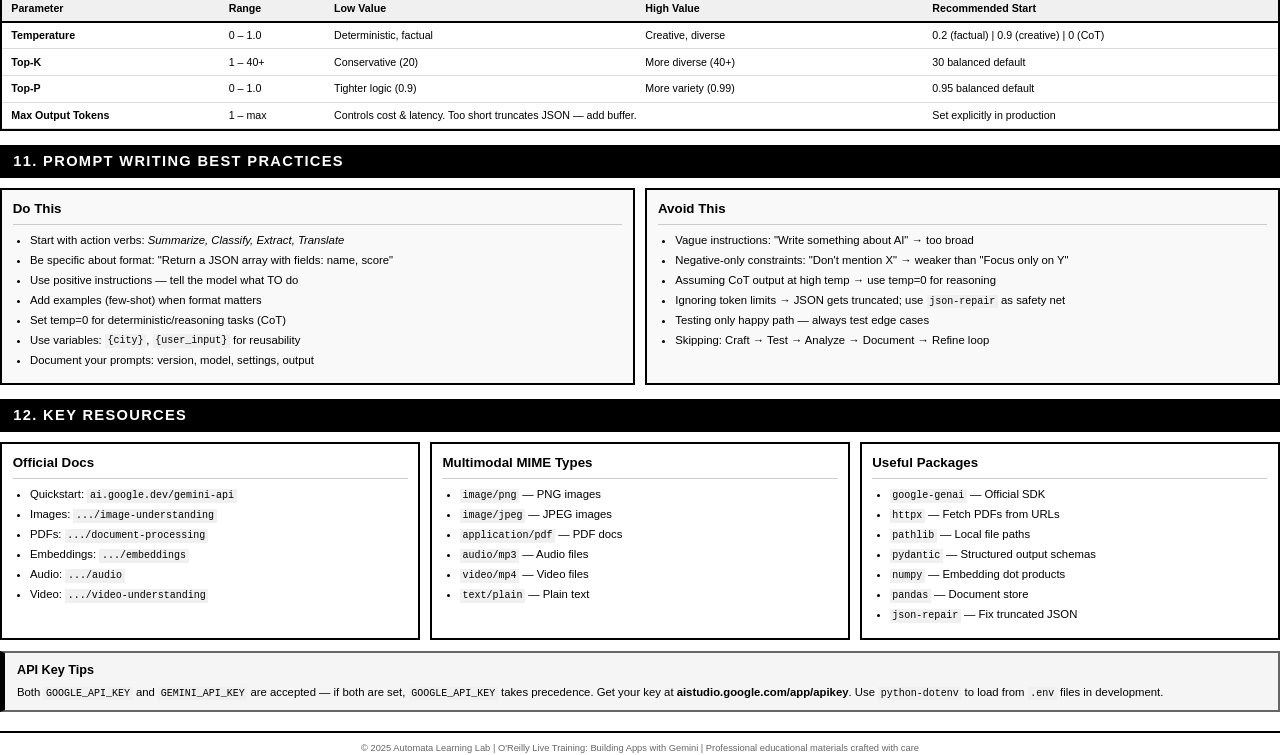
==== commit f8a81be8: "Merge pull request #1 from Belbut/docs/add-cheatsheet docs: add course quick-reference guide (HTML +" ====
--- a/gemini-intro-cheatsheet-print.html
+++ b/gemini-intro-cheatsheet-print.html
@@ -304,7 +304,7 @@
     <div class="page-header">
         <h1>Building Apps with Gemini</h1>
         <div class="subtitle">O'Reilly Live Training — Quick Reference Cheatsheet</div>
-        <div class="meta">google-genai SDK | Gemini 3.5 Flash | Python 3.10+ | 2026</div>
+        <div class="meta">google-genai SDK | Gemini 2.5 Flash / Pro | Python 3.10+ | 2025</div>
     </div>
 
     <!-- Section 1: Setup -->
@@ -340,7 +340,7 @@
             <div class="code-card">
                 <div class="code-card-header">Basic Generation</div>
                 <pre><code>response = client.models.generate_content(
-    model="gemini-3.5-flash",
+    model="gemini-2.5-flash",
     contents="Explain transformers in 3 bullets"
 )
 print(response.text)</code></pre>
@@ -348,7 +348,7 @@
             <div class="code-card">
                 <div class="code-card-header">With Sampling Config</div>
                 <pre><code>response = client.models.generate_content(
-    model="gemini-3.5-flash",
+    model="gemini-2.5-flash",
     contents="Write a haiku about Python",
     config=types.GenerateContentConfig(
         temperature=0.9,
@@ -373,7 +373,7 @@
     file="./photo.png"
 )
 response = client.models.generate_content(
-    model="gemini-3.5-flash",
+    model="gemini-2.5-flash",
     contents=[my_file, "Caption this image."]
 )
 print(response.text)</code></pre>
@@ -384,7 +384,7 @@
     image_bytes = f.read()
 
 response = client.models.generate_content(
-    model="gemini-3.5-flash",
+    model="gemini-2.5-flash",
     contents=[
         types.Part.from_bytes(
             data=image_bytes,
@@ -406,7 +406,7 @@
 ).content
 
 response = client.models.generate_content(
-    model="gemini-3.5-flash",
+    model="gemini-2.5-flash",
     contents=[
         types.Part.from_bytes(
             data=doc_data,
@@ -424,7 +424,7 @@
 filepath = pathlib.Path("./paper.pdf")
 
 response = client.models.generate_content(
-    model="gemini-3.5-flash",
+    model="gemini-2.5-flash",
     contents=[
         types.Part.from_bytes(
             data=filepath.read_bytes(),
@@ -455,7 +455,7 @@
     )
 
 response = client.models.generate_content(
-    model="gemini-3.5-flash",
+    model="gemini-2.5-flash",
     contents=[pdf_part, "Extract all tables"],
     config={
         "response_mime_type": "application/json",
@@ -472,7 +472,7 @@
 
 def extract_sections(text: str):
     response = client.models.generate_content(
-        model="gemini-3.5-flash",
+        model="gemini-2.5-flash",
         contents=(
             "Extract main sections "
             f"from:\n\n{text}"
@@ -500,14 +500,14 @@
                 <div class="code-card-header">Generate Embeddings</div>
                 <pre><code># Single embedding
 result = client.models.embed_content(
-    model="gemini-embedding-2",
+    model="gemini-embedding-exp-03-07",
     contents="What is the meaning of life?"
 )
 vector = result.embeddings[0].values
 
 # With task type (recommended)
 result = client.models.embed_content(
-    model="gemini-embedding-2",
+    model="gemini-embedding-exp-03-07",
     contents="search query text",
     config=types.EmbedContentConfig(
         task_type="RETRIEVAL_QUERY"
@@ -540,7 +540,7 @@
 df = pd.DataFrame({"Title": titles, "Text": texts})
 df["Embeddings"] = df.apply(
     lambda row: client.models.embed_content(
-        model="gemini-embedding-2",
+        model="gemini-embedding-exp-03-07",
         contents=f"Title: {row['Title']}. Content:\n{row['Text']}",
         config=types.EmbedContentConfig(task_type="RETRIEVAL_DOCUMENT")
     ).embeddings[0].values,
@@ -550,7 +550,7 @@
 # 2. Search — dot product (embeddings are unit-normalised)
 def find_best_passage(query: str, dataframe: pd.DataFrame) -> str:
     q_emb = client.models.embed_content(
-        model="gemini-embedding-2",
+        model="gemini-embedding-exp-03-07",
         contents=query,
         config=types.EmbedContentConfig(task_type="RETRIEVAL_QUERY")
     ).embeddings[0].values
@@ -560,7 +560,7 @@
 # 3. Answer with context
 passage = find_best_passage("best prompting techniques?", df)
 answer = client.models.generate_content(
-    model="gemini-3.5-flash",
+    model="gemini-2.5-flash",
     contents=f"Answer using this context:\n{passage}\n\nQuestion: best prompting techniques?"
 )
 print(answer.text)</code></pre>
@@ -574,7 +574,7 @@
             <div class="code-card">
                 <div class="code-card-header">Count Tokens Before Generation</div>
                 <pre><code>total = client.models.count_tokens(
-    model="gemini-3.5-flash",
+    model="gemini-2.5-flash",
     contents="The quick brown fox."
 )
 print(total.total_tokens)  # e.g. 10</code></pre>
@@ -582,7 +582,7 @@
             <div class="code-card">
                 <div class="code-card-header">Usage Metadata After Generation</div>
                 <pre><code>response = client.models.generate_content(
-    model="gemini-3.5-flash",
+    model="gemini-2.5-flash",
     contents="Explain AI in 50 words"
 )
 meta = response.usage_metadata
@@ -608,28 +608,28 @@
                 </thead>
                 <tbody>
                     <tr>
-                        <td><code>gemini-3.5-flash</code></td>
-                        <td>Current default — text &amp; multimodal tasks</td>
+                        <td><code>gemini-2.5-flash</code></td>
+                        <td>Most everyday tasks — fast &amp; cheap</td>
                         <td>Default choice for dev &amp; production</td>
                     </tr>
                     <tr>
-                        <td><code>gemini-3.1-pro-preview</code></td>
-                        <td>Pro tier — complex reasoning, PDF analysis</td>
+                        <td><code>gemini-2.5-pro</code></td>
+                        <td>Complex reasoning, long context</td>
                         <td>Highest capability, higher cost</td>
                     </tr>
                     <tr>
-                        <td><code>gemini-3.1-flash-image</code></td>
-                        <td>Image generation</td>
-                        <td>Specialized for image synthesis tasks</td>
-                    </tr>
-                    <tr>
-                        <td><code>gemini-embedding-2</code></td>
-                        <td>Recommended — multimodal (text, images, video, audio, PDFs)</td>
+                        <td><code>gemini-3-flash-preview</code></td>
+                        <td>Latest flash generation</td>
+                        <td>Preview — check GA availability</td>
+                    </tr>
+                    <tr>
+                        <td><code>gemini-embedding-exp-03-07</code></td>
+                        <td>Embeddings (best quality)</td>
                         <td>Use with task_type for best results</td>
                     </tr>
                     <tr>
-                        <td><code>gemini-embedding-001</code></td>
-                        <td>Stable — text-only (legacy)</td>
+                        <td><code>text-embedding-004</code></td>
+                        <td>Embeddings (stable/GA)</td>
                         <td>Production-ready embedding model</td>
                     </tr>
                 </tbody>
@@ -804,7 +804,7 @@
 
     <!-- Footer -->
     <footer>
-        <p>© 2026 Automata Learning Lab | O'Reilly Live Training: Building Apps with Gemini | Professional educational materials crafted with care</p>
+        <p>© 2025 Automata Learning Lab | O'Reilly Live Training: Building Apps with Gemini | Professional educational materials crafted with care</p>
     </footer>
 
 </body>
